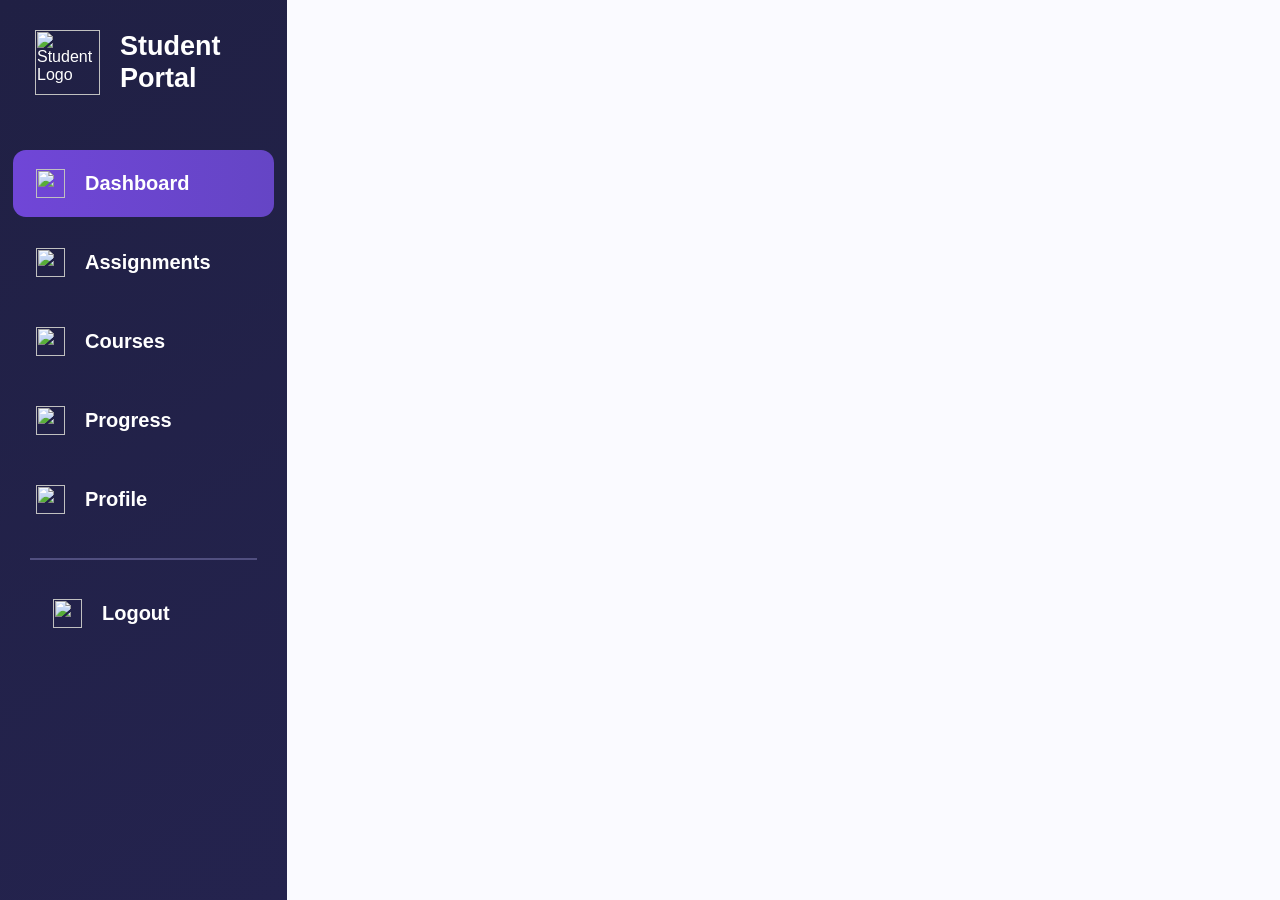
==== Students Submission/2601112_Abhishek_Lahane/Task 2/index.html @ fdb4100b "Task 2 sidebar complate" ====
<html>
<head>
    <title>Student Portal Dashboard</title>
    <link rel="stylesheet" href="style.css">
</head>
<body>

<div class="dashboard">

    <!-- Sidebar -->
    <aside class="sidebar">

        <div class="logo">
            <img src="/Task 2/Assets/17.png" alt="Student Logo">
            <h2>Student<br>Portal</h2>
        </div>

        <nav class="menu">
            <a href="#" class="active">
                <img src="/Task 2/Assets/13.png" alt="">
                <span>Dashboard</span>
            </a>

            <a href="#">
                <img src="/Task 2/Assets/12.png" alt="">
                <span>Assignments</span>
            </a>

            <a href="#">
                <img src="/Task 2/Assets/11.png" alt="">
                <span>Courses</span>
            </a>

            <a href="#">
                <img src="/Task 2/Assets/10.png" alt="">
                <span>Progress</span>
            </a>

            <a href="#">
                <img src="/Task 2/Assets/09.png" alt="">
                <span>Profile</span>
            </a>
        </nav>

        <div class="logout">
            <a href="#">
                <img src="/Task 2/Assets/08.png" alt="">
                <span>Logout</span>
            </a>
        </div>

    </aside>
</body>
</html>
---- Students Submission/2601112_Abhishek_Lahane/Task 2/style.css ----
* {
    margin: 0;
    padding: 0;
    box-sizing: border-box;
    font-family: Arial, Helvetica, sans-serif;
}

body {
    background: #fafaff;
    color: #11152e;
}

.dashboard {
    display: flex;
    min-height: 100vh;
}

/* Sidebar */

.sidebar {
    width: 287px;
    min-width: 287px;
    background: linear-gradient(150deg, #202044, #24234e);
    color: white;
    padding: 30px 13px;
}

.logo {
    display: flex;
    align-items: center;
    gap: 20px;
    padding: 0 22px;
    margin-bottom: 55px;
}

.logo img {
    width: 65px;
    height: 65px;
    object-fit: contain;
}

.logo h2 {
    font-size: 27px;
    line-height: 1.15;
}

.menu {
    display: flex;
    flex-direction: column;
    gap: 12px;
}

.menu a,
.logout a {
    display: flex;
    align-items: center;
    gap: 20px;
    padding: 19px 23px;
    color: white;
    text-decoration: none;
    font-size: 20px;
    font-weight: 600;
    border-radius: 13px;
    transition: 0.3s;
}

.menu a img,
.logout a img {
    width: 29px;
    height: 29px;
    object-fit: contain;
}

.menu a:hover,
.menu a.active {
    background: linear-gradient(90deg, #7046d7, #6545c5);
}

.logout {
    border-top: 2px solid #514f80;
    margin: 25px 17px;
    padding-top: 20px;
}
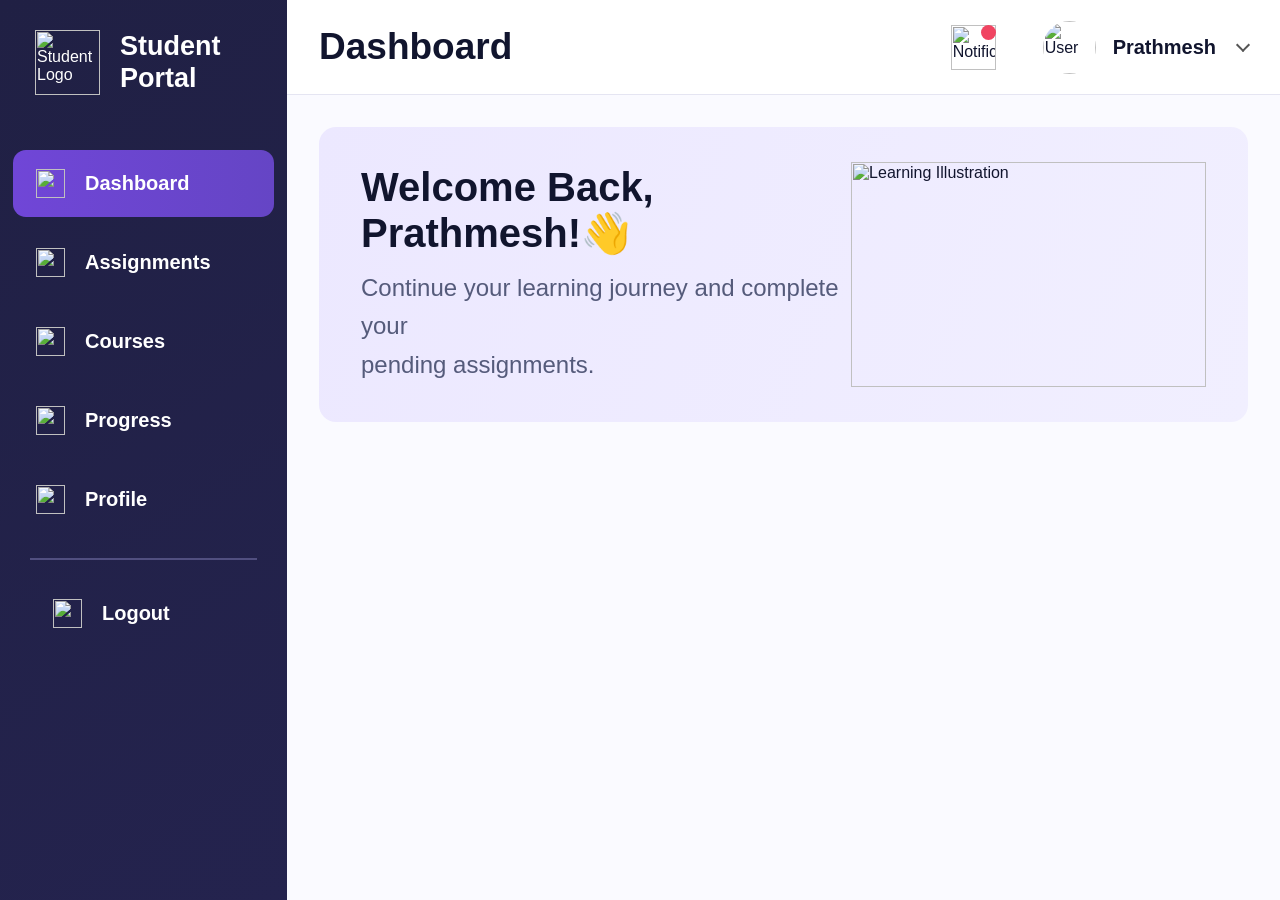
==== commit d969847e: "Task 2 Welcome section complate" ====
--- a/Students Submission/2601112_Abhishek_Lahane/Task 2/index.html
+++ b/Students Submission/2601112_Abhishek_Lahane/Task 2/index.html
@@ -50,6 +50,51 @@
         </div>
 
     </aside>
+
+    <!-- Main Dashboard -->
+    <main class="main">
+
+        <!-- Header -->
+        <header class="topbar">
+
+            <h1>Dashboard</h1>
+
+            <div class="user-section">
+
+                <div class="notification">
+                    <img src="/Task 2/Assets/16.png" alt="Notification">
+                    <span class="notification-dot"></span>
+                </div>
+
+                <img class="user-image" src="/Task 2/Assets/15.png" alt="User">
+
+                <h3>Prathmesh</h3>
+
+                <span class="arrow"></span>
+
+            </div>
+
+        </header>
+
+        <div class="content">
+
+            <!-- Welcome Section -->
+            <section class="welcome">
+
+                <div class="welcome-text">
+                    <h1>Welcome Back, Prathmesh!<span>👋</span></h1>
+
+                    <p>
+                        Continue your learning journey and complete your<br>
+                        pending assignments.
+                    </p>
+                </div>
+
+                <div class="welcome-image">
+                    <img src="/Task 2/Assets/18.png" alt="Learning Illustration">
+                </div>
+
+            </section>
 </body>
 </html>
 
--- a/Students Submission/2601112_Abhishek_Lahane/Task 2/style.css
+++ b/Students Submission/2601112_Abhishek_Lahane/Task 2/style.css
@@ -80,4 +80,123 @@
     border-top: 2px solid #514f80;
     margin: 25px 17px;
     padding-top: 20px;
-}+}
+
+/* Top Header */
+
+.main {
+    flex: 1;
+    min-width: 0;
+}
+
+.topbar {
+    height: 95px;
+    background: #ffffff;
+    border-bottom: 1px solid #e5e5f2;
+    display: flex;
+    align-items: center;
+    justify-content: space-between;
+    padding: 0 32px;
+}
+
+.topbar h1 {
+    font-size: 37px;
+}
+
+.user-section {
+    display: flex;
+    align-items: center;
+    gap: 17px;
+}
+
+.notification {
+    width: 45px;
+    height: 45px;
+    position: relative;
+    margin-right: 30px;
+}
+
+.notification img {
+    width: 100%;
+    height: 100%;
+    object-fit: contain;
+}
+
+.notification-dot {
+    position: absolute;
+    width: 15px;
+    height: 15px;
+    background: #f04461;
+    border-radius: 50%;
+    top: 0;
+    right: 0;
+}
+
+.user-image {
+    width: 53px;
+    height: 53px;
+    object-fit: contain;
+    border-radius: 50%;
+}
+
+.user-section h3 {
+    font-size: 20px;
+}
+
+.arrow {
+    width: 10px;
+    height: 10px;
+    border-right: 2px solid #555;
+    border-bottom: 2px solid #555;
+    transform: rotate(45deg);
+    margin-left: 5px;
+    margin-top: -5px;
+}
+
+/* Main Content */
+
+.content {
+    padding: 32px;
+}
+
+/* Welcome Banner */
+
+.welcome {
+    min-height: 258px;
+    border-radius: 17px;
+    background: linear-gradient(110deg, #ece8ff, #f1efff);
+    padding: 35px 42px;
+    display: flex;
+    justify-content: space-between;
+    align-items: center;
+    overflow: hidden;
+}
+
+.welcome-text {
+    flex: 1;
+}
+
+.welcome-text h1 {
+    font-size: 40px;
+    margin-bottom: 12px;
+}
+
+.welcome-text p {
+    color: #555b7b;
+    font-size: 24px;
+    line-height: 1.6;
+}
+
+.welcome-image {
+    width: 42%;
+    height: 225px;
+    display: flex;
+    justify-content: center;
+    align-items: center;
+}
+
+.welcome-image img {
+    width: 100%;
+    height: 100%;
+    object-fit: contain;
+}
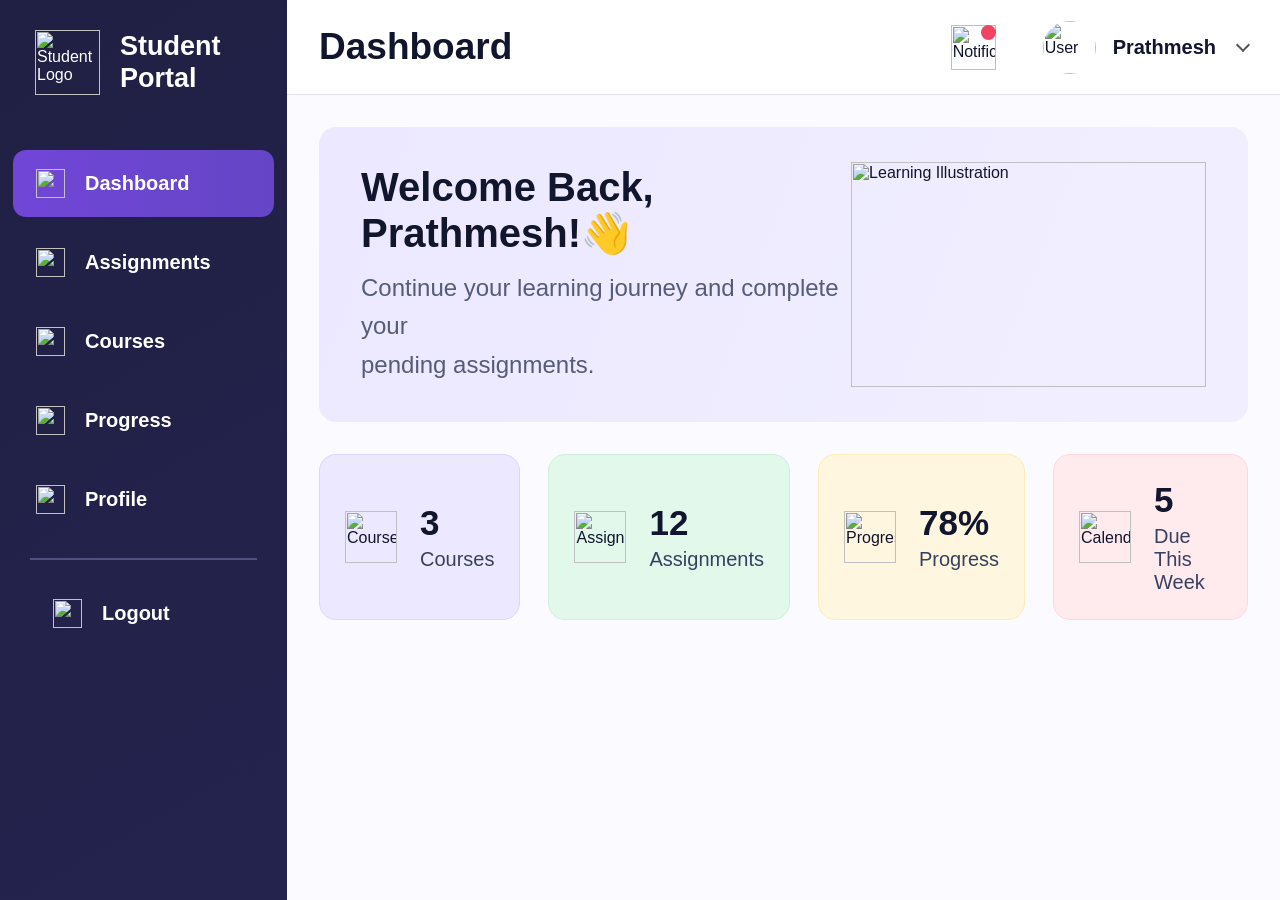
==== commit 6e235494: "Task 2 Statistics cards section complate" ====
--- a/Students Submission/2601112_Abhishek_Lahane/Task 2/index.html
+++ b/Students Submission/2601112_Abhishek_Lahane/Task 2/index.html
@@ -95,6 +95,56 @@
                 </div>
 
             </section>
+
+             <!-- Statistics Cards -->
+            <section class="stats">
+
+                <div class="stat-card purple-card">
+
+                    <img src="/Task 2/Assets/04.png" alt="Courses">
+
+                    <div>
+                        <h2>3</h2>
+                        <p>Courses</p>
+                    </div>
+
+                </div>
+
+                <div class="stat-card green-card">
+
+                    <img src="/Task 2/Assets/03.png" alt="Assignments">
+
+                    <div>
+                        <h2>12</h2>
+                        <p>Assignments</p>
+                    </div>
+
+                </div>
+
+                <div class="stat-card yellow-card">
+
+                    <img src="/Task 2/Assets/02.png" alt="Progress">
+
+                    <div>
+                        <h2>78%</h2>
+                        <p>Progress</p>
+                    </div>
+
+                </div>
+
+                <div class="stat-card pink-card">
+
+                    <img src="/Task 2/Assets/01.png" alt="Calendar">
+
+                    <div>
+                        <h2>5</h2>
+                        <p>Due This Week</p>
+                    </div>
+
+                </div>
+
+            </section>
+
 </body>
 </html>
 
--- a/Students Submission/2601112_Abhishek_Lahane/Task 2/style.css
+++ b/Students Submission/2601112_Abhishek_Lahane/Task 2/style.css
@@ -200,3 +200,59 @@
     height: 100%;
     object-fit: contain;
 }
+
+/* Statistics */
+
+.stats {
+    display: grid;
+    grid-template-columns: repeat(4, 1fr);
+    gap: 28px;
+    margin: 32px 0;
+}
+
+.stat-card {
+    min-height: 124px;
+    border-radius: 17px;
+    display: flex;
+    align-items: center;
+    gap: 23px;
+    padding: 25px;
+    border: 1px solid transparent;
+}
+
+.stat-card img {
+    width: 52px;
+    height: 52px;
+    object-fit: contain;
+}
+
+.purple-card {
+    background: #ece8ff;
+    border-color: #ddd4ff;
+}
+
+.green-card {
+    background: #e1f8eb;
+    border-color: #cff0dc;
+}
+
+.yellow-card {
+    background: #fff6df;
+    border-color: #ffebbb;
+}
+
+.pink-card {
+    background: #ffeaee;
+    border-color: #ffd7df;
+}
+
+.stat-card h2 {
+    font-size: 35px;
+    color: #11152d;
+    margin-bottom: 5px;
+}
+
+.stat-card p {
+    font-size: 20px;
+    color: #38405f;
+}
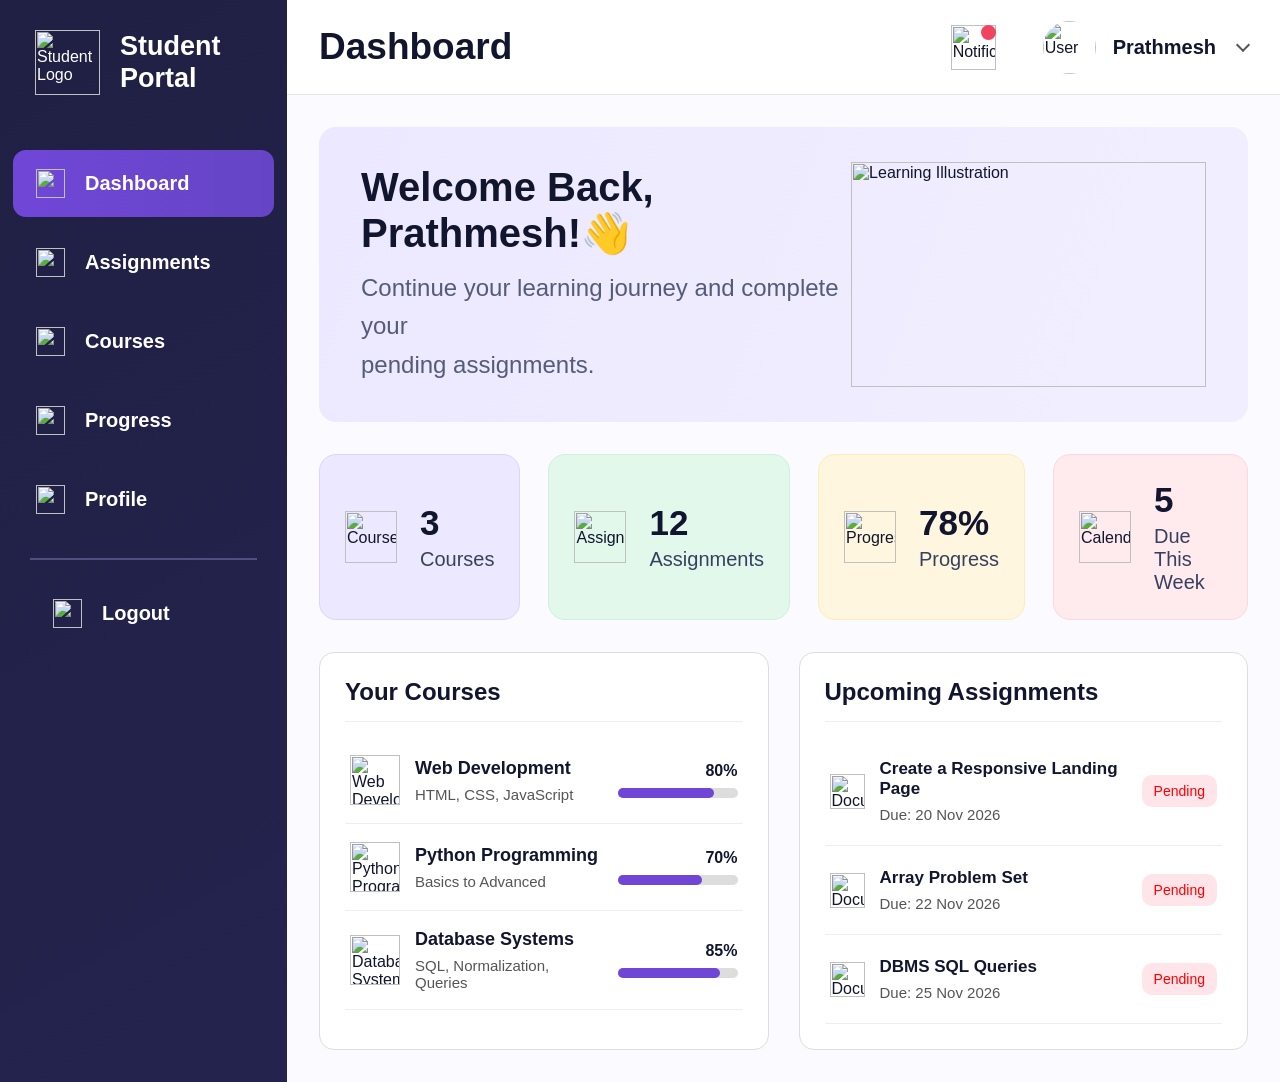
==== commit 569c885b: "Task 2 bottom cources and Assignments section complate" ====
--- a/Students Submission/2601112_Abhishek_Lahane/Task 2/index.html
+++ b/Students Submission/2601112_Abhishek_Lahane/Task 2/index.html
@@ -145,7 +145,127 @@
 
             </section>
 
+             <!-- Bottom Section -->
+
+            <section class="bottom">
+
+                <!-- Your Courses -->
+                <div class="panel">
+
+                    <h2 class="panel-title">Your Courses</h2>
+
+                    <div class="course">
+
+                        <img src="/Task 2/Assets/07.png" alt="Web Development">
+
+                        <div class="course-info">
+                            <h3>Web Development</h3>
+                            <p>HTML, CSS, JavaScript</p>
+                        </div>
+
+                        <div class="progress-info">
+                            <strong>80%</strong>
+                            <div class="progress-bar">
+                                <div class="progress progress-80"></div>
+                            </div>
+                        </div>
+
+                    </div>
+
+                    <div class="course">
+
+                        <img src="/Task 2/Assets/06.png" alt="Python Programming">
+
+                        <div class="course-info">
+                            <h3>Python Programming</h3>
+                            <p>Basics to Advanced</p>
+                        </div>
+
+                        <div class="progress-info">
+                            <strong>70%</strong>
+                            <div class="progress-bar">
+                                <div class="progress progress-70"></div>
+                            </div>
+                        </div>
+
+                    </div>
+
+                    <div class="course">
+
+                        <img src="/Task 2/Assets/05.png" alt="Database Systems">
+
+                        <div class="course-info">
+                            <h3>Database Systems</h3>
+                            <p>SQL, Normalization, Queries</p>
+                        </div>
+
+                        <div class="progress-info">
+                            <strong>85%</strong>
+                            <div class="progress-bar">
+                                <div class="progress progress-85"></div>
+                            </div>
+                        </div>
+
+                    </div>
+
+                </div>
+
+                <!-- Upcoming Assignments -->
+                <div class="panel assignments-panel">
+
+                    <h2 class="panel-title">Upcoming Assignments</h2>
+
+                    <div class="assignment">
+
+                        <img src="/Task 2/Assets/14.png" alt="Document">
+
+                        <div class="assignment-info">
+                            <h3>Create a Responsive Landing Page</h3>
+                            <p>Due: 20 Nov 2026</p>
+                        </div>
+
+                        <span class="pending">Pending</span>
+
+                    </div>
+
+                    <div class="assignment">
+
+                        <img src="/Task 2/Assets/14.png" alt="Document">
+
+                        <div class="assignment-info">
+                            <h3>Array Problem Set</h3>
+                            <p>Due: 22 Nov 2026</p>
+                        </div>
+
+                        <span class="pending">Pending</span>
+
+                    </div>
+
+                    <div class="assignment">
+
+                        <img src="/Task 2/Assets/14.png" alt="Document">
+
+                        <div class="assignment-info">
+                            <h3>DBMS SQL Queries</h3>
+                            <p>Due: 25 Nov 2026</p>
+                        </div>
+
+                        <span class="pending">Pending</span>
+
+                    </div>
+
+                </div>
+
+            </section>
+
+        </div>
+
+    </main>
+</div>
+
 </body>
 </html>
 
 
+
+
--- a/Students Submission/2601112_Abhishek_Lahane/Task 2/style.css
+++ b/Students Submission/2601112_Abhishek_Lahane/Task 2/style.css
@@ -255,4 +255,131 @@
 .stat-card p {
     font-size: 20px;
     color: #38405f;
+}
+
+/* Bottom Section */
+
+.bottom {
+    display: flex;
+    gap: 30px;
+    margin-top: 30px;
+}
+
+.panel {
+    width: 50%;
+    background: white;
+    border: 1px solid #ddd;
+    border-radius: 15px;
+    padding: 25px;
+}
+
+/* Panel Heading */
+
+.panel-title {
+    font-size: 24px;
+    margin-bottom: 15px;
+    padding-bottom: 15px;
+    border-bottom: 1px solid #eee;
+}
+
+/* Courses */
+
+.course {
+    display: flex;
+    align-items: center;
+    gap: 15px;
+    padding: 18px 5px;
+    border-bottom: 1px solid #eee;
+}
+
+.course img {
+    width: 50px;
+    height: 50px;
+    object-fit: contain;
+}
+
+.course-info {
+    flex: 1;
+}
+
+.course-info h3 {
+    font-size: 18px;
+    margin-bottom: 7px;
+}
+
+.course-info p {
+    color: #555;
+    font-size: 15px;
+}
+
+.progress-info {
+    width: 120px;
+    text-align: right;
+}
+
+.progress-info strong {
+    display: block;
+    margin-bottom: 8px;
+}
+
+.progress-bar {
+    height: 10px;
+    background: #ddd;
+    border-radius: 10px;
+}
+
+.progress {
+    height: 10px;
+    background: #7046d7;
+    border-radius: 10px;
+}
+
+.progress-80 {
+    width: 80%;
+}
+
+.progress-70 {
+    width: 70%;
+}
+
+.progress-85 {
+    width: 85%;
+}
+
+/* Assignments */
+
+.assignment {
+    display: flex;
+    align-items: center;
+    gap: 15px;
+    padding: 22px 5px;
+    border-bottom: 1px solid #eee;
+}
+
+.assignment img {
+    width: 35px;
+    height: 35px;
+    object-fit: contain;
+}
+
+.assignment-info {
+    flex: 1;
+}
+
+.assignment-info h3 {
+    font-size: 17px;
+    margin-bottom: 7px;
+}
+
+.assignment-info p {
+    color: #555;
+    font-size: 15px;
+}
+
+.pending {
+    background: #ffe4e9;
+    color: red;
+    padding: 8px 12px;
+    border-radius: 10px;
+    font-size: 14px;
 }
